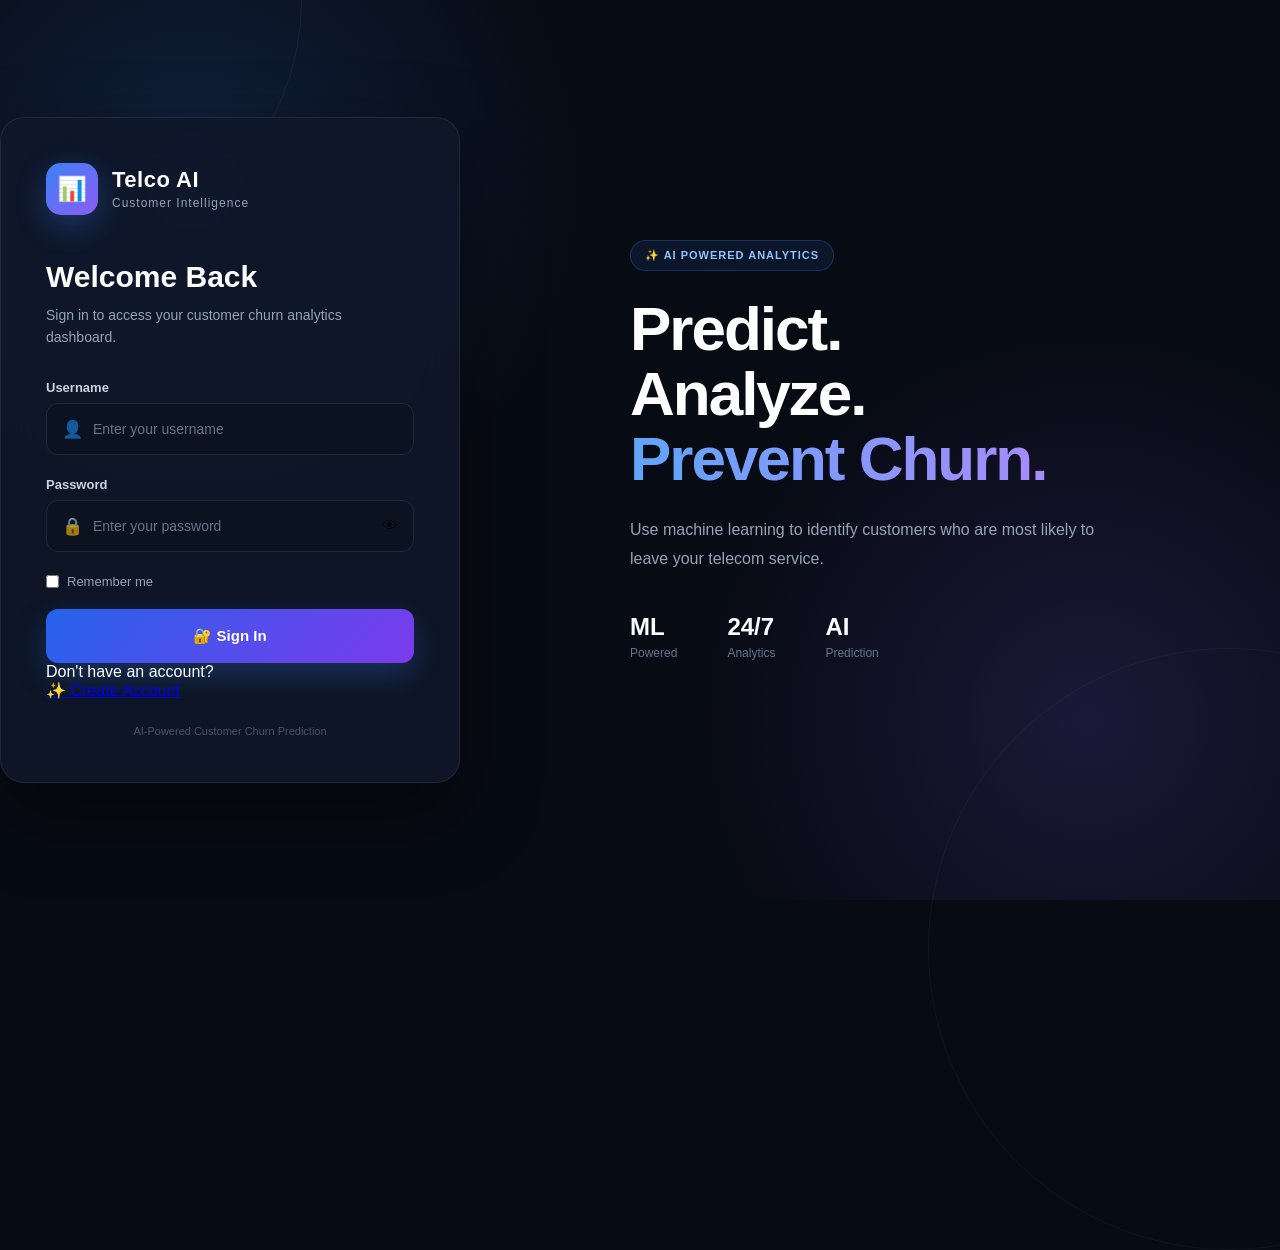
==== frontend/index.html @ 20d33c2f "Initial Telco Customer Churn Prediction project" ====
<!DOCTYPE html>
<html lang="en">

<head>
    <meta charset="UTF-8">
    <meta name="viewport" content="width=device-width, initial-scale=1.0">

    <title>Telco AI - Customer Churn Prediction</title>

    <link rel="stylesheet" href="style.css">
</head>

<body class="login-page">

    <div class="login-background">

        <div class="login-card">

            <!-- Logo -->
            <div class="brand">

                <div class="brand-icon">
                    📊
                </div>

                <div>
                    <h1>Telco AI</h1>
                    <p>Customer Intelligence</p>
                </div>

            </div>


            <!-- Welcome -->
            <div class="login-heading">

                <h2>Welcome Back</h2>

                <p>
                    Sign in to access your customer churn analytics dashboard.
                </p>

            </div>


            <!-- Login Form -->
            <form id="loginForm">

                <div class="input-group">

                    <label for="username">
                        Username
                    </label>

                    <div class="input-wrapper">

                        <span>👤</span>

                        <input
                            type="text"
                            id="username"
                            placeholder="Enter your username"
                            required
                        >

                    </div>

                </div>


                <div class="input-group">

                    <label for="password">
                        Password
                    </label>

                    <div class="input-wrapper">

                        <span>🔒</span>

                        <input
                            type="password"
                            id="password"
                            placeholder="Enter your password"
                            required
                        >

                        <button
                            type="button"
                            id="togglePassword"
                            class="password-toggle"
                        >
                            👁
                        </button>

                    </div>

                </div>


                <div class="login-options">

                    <label>

                        <input
                            type="checkbox"
                            id="rememberMe"
                        >

                        Remember me

                    </label>

                </div>


                <!-- Login Error -->
                <div
                    id="loginError"
                    class="login-error hidden"
                >
                </div>


                <!-- Login Button -->
                <button
                    type="submit"
                    class="login-button"
                    id="loginButton"
                >

                    <span id="loginButtonText">
                        🔐 Sign In
                    </span>

                </button>

            </form>


            <!-- Create Account -->
            <div class="register-section">

                <p>
                    Don't have an account?
                </p>

                <a
                    href="register.html"
                    class="register-button"
                >
                    ✨ Create Account
                </a>

            </div>


            <!-- Footer -->
            <div class="login-footer">

                <span>
                    AI-Powered Customer Churn Prediction
                </span>

            </div>

        </div>


        <!-- Decorative Information -->
        <div class="login-info">

            <div class="info-content">

                <span class="ai-badge">
                    ✨ AI POWERED ANALYTICS
                </span>

                <h2>
                    Predict.
                    <br>
                    Analyze.
                    <br>
                    <span>Prevent Churn.</span>
                </h2>

                <p>
                    Use machine learning to identify customers
                    who are most likely to leave your telecom service.
                </p>

                <div class="info-stats">

                    <div>
                        <strong>ML</strong>
                        <span>Powered</span>
                    </div>

                    <div>
                        <strong>24/7</strong>
                        <span>Analytics</span>
                    </div>

                    <div>
                        <strong>AI</strong>
                        <span>Prediction</span>
                    </div>

                </div>

            </div>

        </div>

    </div>


    <script src="script.js"></script>

</body>

</html>
---- frontend/style.css ----
/* ==========================================
   GLOBAL
========================================== */

* {
    margin: 0;
    padding: 0;
    box-sizing: border-box;
}

body {
    font-family: "Segoe UI", Arial, sans-serif;
    min-height: 100vh;
}


/* ==========================================
   LOGIN PAGE
========================================== */

.login-page {
    min-height: 100vh;
    background: #070b14;
    color: white;
    overflow: hidden;
}


/* ==========================================
   BACKGROUND
========================================== */

.login-background {
    min-height: 100vh;
    display: flex;
    position: relative;

    background:
        radial-gradient(
            circle at 15% 20%,
            rgba(59, 130, 246, 0.18),
            transparent 30%
        ),
        radial-gradient(
            circle at 85% 80%,
            rgba(139, 92, 246, 0.16),
            transparent 30%
        ),
        #070b14;
}


/* ==========================================
   DECORATIVE CIRCLES
========================================== */

.login-background::before {
    content: "";
    position: absolute;

    width: 500px;
    height: 500px;

    border-radius: 50%;

    border: 1px solid rgba(255, 255, 255, 0.05);

    top: -250px;
    left: -200px;
}

.login-background::after {
    content: "";
    position: absolute;

    width: 600px;
    height: 600px;

    border-radius: 50%;

    border: 1px solid rgba(255, 255, 255, 0.04);

    bottom: -350px;
    right: -250px;
}


/* ==========================================
   LOGIN CARD AREA
========================================== */

.login-card {
    width: 460px;

    min-height: 600px;

    margin: auto;
    padding: 45px;

    background: rgba(15, 23, 42, 0.88);

    border: 1px solid rgba(255, 255, 255, 0.08);

    border-radius: 24px;

    box-shadow:
        0 30px 80px rgba(0, 0, 0, 0.45);

    backdrop-filter: blur(20px);

    position: relative;

    z-index: 2;

    animation: slideUp 0.7s ease;
}


/* ==========================================
   BRAND
========================================== */

.brand {
    display: flex;
    align-items: center;
    gap: 14px;

    margin-bottom: 45px;
}

.brand-icon {
    width: 52px;
    height: 52px;

    display: flex;
    align-items: center;
    justify-content: center;

    border-radius: 15px;

    font-size: 24px;

    background: linear-gradient(
        135deg,
        #3b82f6,
        #8b5cf6
    );

    box-shadow:
        0 10px 30px rgba(59, 130, 246, 0.3);
}

.brand h1 {
    font-size: 22px;
    letter-spacing: 0.5px;
}

.brand p {
    margin-top: 3px;

    font-size: 12px;

    color: #94a3b8;

    letter-spacing: 1px;
}


/* ==========================================
   LOGIN HEADING
========================================== */

.login-heading {
    margin-bottom: 32px;
}

.login-heading h2 {
    font-size: 30px;

    margin-bottom: 10px;
}

.login-heading p {
    font-size: 14px;

    line-height: 1.6;

    color: #94a3b8;
}


/* ==========================================
   INPUT GROUP
========================================== */

.input-group {
    margin-bottom: 22px;
}

.input-group label {
    display: block;

    margin-bottom: 8px;

    font-size: 13px;

    font-weight: 600;

    color: #cbd5e1;
}


/* ==========================================
   INPUT WRAPPER
========================================== */

.input-wrapper {
    height: 52px;

    display: flex;
    align-items: center;

    padding: 0 15px;

    gap: 10px;

    border-radius: 12px;

    background: #0b1220;

    border: 1px solid #1e293b;

    transition: 0.3s;
}

.input-wrapper:focus-within {
    border-color: #3b82f6;

    box-shadow:
        0 0 0 3px rgba(59, 130, 246, 0.1);
}

.input-wrapper span {
    font-size: 17px;

    opacity: 0.7;
}

.input-wrapper input {
    width: 100%;

    border: none;
    outline: none;

    background: transparent;

    color: white;

    font-size: 14px;
}

.input-wrapper input::placeholder {
    color: #64748b;
}


/* ==========================================
   PASSWORD BUTTON
========================================== */

.password-toggle {
    border: none;

    background: transparent;

    cursor: pointer;

    font-size: 16px;

    opacity: 0.7;

    transition: 0.2s;
}

.password-toggle:hover {
    opacity: 1;
}


/* ==========================================
   LOGIN OPTIONS
========================================== */

.login-options {
    display: flex;
    justify-content: space-between;

    margin: 5px 0 20px;

    color: #94a3b8;

    font-size: 13px;
}

.login-options label {
    display: flex;
    align-items: center;
    gap: 8px;

    cursor: pointer;
}

.login-options input {
    accent-color: #3b82f6;
}


/* ==========================================
   LOGIN ERROR
========================================== */

.login-error {
    padding: 12px;

    margin-bottom: 18px;

    border-radius: 10px;

    background: rgba(239, 68, 68, 0.1);

    border: 1px solid rgba(239, 68, 68, 0.25);

    color: #fca5a5;

    font-size: 13px;

    text-align: center;
}

.hidden {
    display: none !important;
}


/* ==========================================
   LOGIN BUTTON
========================================== */

.login-button {
    width: 100%;

    height: 54px;

    border: none;

    border-radius: 12px;

    cursor: pointer;

    color: white;

    font-size: 15px;

    font-weight: 700;

    background: linear-gradient(
        135deg,
        #2563eb,
        #7c3aed
    );

    box-shadow:
        0 12px 30px rgba(59, 130, 246, 0.25);

    transition: 0.3s;
}

.login-button:hover {
    transform: translateY(-2px);

    box-shadow:
        0 16px 35px rgba(59, 130, 246, 0.35);
}

.login-button:active {
    transform: translateY(0);
}


/* ==========================================
   DEMO LOGIN
========================================== */

.demo-login {
    margin-top: 25px;

    padding: 15px;

    border-radius: 12px;

    background: rgba(255, 255, 255, 0.03);

    border: 1px solid rgba(255, 255, 255, 0.05);

    text-align: center;
}

.demo-login > p {
    font-size: 11px;

    color: #64748b;

    margin-bottom: 8px;

    text-transform: uppercase;

    letter-spacing: 1px;
}

.demo-details {
    display: flex;

    justify-content: center;

    gap: 15px;

    flex-wrap: wrap;

    font-size: 12px;

    color: #94a3b8;
}

.demo-details strong {
    color: #e2e8f0;
}


/* ==========================================
   FOOTER
========================================== */

.login-footer {
    text-align: center;

    margin-top: 25px;

    font-size: 11px;

    color: #475569;
}


/* ==========================================
   RIGHT INFORMATION PANEL
========================================== */

.login-info {
    flex: 1;

    display: flex;

    align-items: center;

    justify-content: center;

    padding: 60px;

    position: relative;

    z-index: 1;
}

.info-content {
    max-width: 560px;

    animation: fadeIn 1s ease;
}


/* ==========================================
   AI BADGE
========================================== */

.ai-badge {
    display: inline-block;

    padding: 8px 14px;

    border-radius: 50px;

    background: rgba(59, 130, 246, 0.1);

    border: 1px solid rgba(59, 130, 246, 0.25);

    color: #93c5fd;

    font-size: 11px;

    font-weight: 700;

    letter-spacing: 1px;

    margin-bottom: 25px;
}


/* ==========================================
   INFO HEADING
========================================== */

.info-content h2 {
    font-size: 62px;

    line-height: 1.05;

    letter-spacing: -2px;

    margin-bottom: 25px;
}

.info-content h2 span {
    background: linear-gradient(
        90deg,
        #60a5fa,
        #a78bfa
    );

    -webkit-background-clip: text;

    -webkit-text-fill-color: transparent;
}


/* ==========================================
   INFO DESCRIPTION
========================================== */

.info-content > p {
    max-width: 480px;

    color: #94a3b8;

    font-size: 16px;

    line-height: 1.8;

    margin-bottom: 40px;
}


/* ==========================================
   INFO STATS
========================================== */

.info-stats {
    display: flex;

    gap: 50px;
}

.info-stats div {
    display: flex;

    flex-direction: column;

    gap: 5px;
}

.info-stats strong {
    font-size: 24px;
}

.info-stats span {
    color: #64748b;

    font-size: 12px;
}


/* ==========================================
   ANIMATIONS
========================================== */

@keyframes slideUp {

    from {
        opacity: 0;

        transform:
            translateY(30px);
    }

    to {
        opacity: 1;

        transform:
            translateY(0);
    }
}

@keyframes fadeIn {

    from {
        opacity: 0;

        transform:
            translateX(30px);
    }

    to {
        opacity: 1;

        transform:
            translateX(0);
    }
}


/* ==========================================
   RESPONSIVE
========================================== */

@media (max-width: 1000px) {

    .login-info {
        display: none;
    }

    .login-card {
        width: 90%;
        max-width: 460px;
    }
}


@media (max-width: 500px) {

    .login-card {
        padding: 30px 25px;

        min-height: auto;

        margin: 20px auto;
    }

    .login-heading h2 {
        font-size: 26px;
    }

    .brand {
        margin-bottom: 35px;
    }
}
/* ==========================================
   DASHBOARD PAGE
========================================== */

.dashboard-page {
    background: #070b14;
    color: #e2e8f0;
    min-height: 100vh;
}


/* ==========================================
   DASHBOARD LAYOUT
========================================== */

.dashboard-layout {
    display: flex;
    min-height: 100vh;
}


/* ==========================================
   SIDEBAR
========================================== */

.sidebar {
    width: 250px;
    min-height: 100vh;

    background: #0b1220;

    border-right: 1px solid #1e293b;

    display: flex;
    flex-direction: column;

    position: fixed;
    left: 0;
    top: 0;
    bottom: 0;

    z-index: 10;
}


/* ==========================================
   SIDEBAR BRAND
========================================== */

.sidebar-brand {
    display: flex;
    align-items: center;

    gap: 12px;

    padding: 28px 22px;

    border-bottom: 1px solid #1e293b;
}

.sidebar-brand .brand-icon {
    width: 44px;
    height: 44px;

    display: flex;
    align-items: center;
    justify-content: center;

    border-radius: 12px;

    background: linear-gradient(
        135deg,
        #2563eb,
        #7c3aed
    );

    font-size: 20px;
}

.sidebar-brand h2 {
    font-size: 18px;
}

.sidebar-brand p {
    font-size: 10px;

    color: #64748b;

    margin-top: 3px;
}


/* ==========================================
   NAVIGATION
========================================== */

.sidebar-nav {
    padding: 25px 14px;

    flex: 1;
}

.nav-title {
    font-size: 10px;

    color: #475569;

    letter-spacing: 1.5px;

    font-weight: 700;

    padding: 0 12px;

    margin-bottom: 10px;
}

.nav-title-space {
    margin-top: 30px;
}

.nav-item {
    display: flex;
    align-items: center;

    gap: 13px;

    padding: 13px 14px;

    margin-bottom: 5px;

    border-radius: 10px;

    color: #94a3b8;

    text-decoration: none;

    font-size: 13px;

    transition: 0.25s;
}

.nav-item span {
    width: 22px;

    text-align: center;

    font-size: 16px;
}

.nav-item:hover {
    background: rgba(59, 130, 246, 0.08);

    color: #e2e8f0;
}

.nav-item.active {
    background: linear-gradient(
        90deg,
        rgba(37, 99, 235, 0.2),
        rgba(124, 58, 237, 0.08)
    );

    color: #60a5fa;

    border-left: 3px solid #3b82f6;
}


/* ==========================================
   SIDEBAR STATUS
========================================== */

.sidebar-bottom {
    padding: 18px;

    border-top: 1px solid #1e293b;
}

.ai-status {
    display: flex;

    align-items: center;

    gap: 10px;

    padding: 12px;

    border-radius: 10px;

    background: rgba(34, 197, 94, 0.06);

    border: 1px solid rgba(34, 197, 94, 0.12);
}

.status-dot {
    width: 8px;
    height: 8px;

    border-radius: 50%;

    background: #22c55e;

    box-shadow:
        0 0 10px rgba(34, 197, 94, 0.7);
}

.ai-status strong {
    display: block;

    font-size: 11px;

    color: #86efac;
}

.ai-status small {
    display: block;

    margin-top: 3px;

    font-size: 9px;

    color: #64748b;
}


/* ==========================================
   MAIN CONTENT
========================================== */

.main-content {
    margin-left: 250px;

    width: calc(100% - 250px);

    min-height: 100vh;

    padding: 0 35px 40px;
}


/* ==========================================
   TOPBAR
========================================== */

.topbar {
    min-height: 90px;

    display: flex;

    align-items: center;

    justify-content: space-between;

    border-bottom: 1px solid #1e293b;
}

.breadcrumb {
    font-size: 9px;

    color: #64748b;

    letter-spacing: 1.5px;

    margin-bottom: 6px;
}

.topbar h1 {
    font-size: 22px;

    color: #f8fafc;
}

.topbar-right {
    display: flex;

    align-items: center;

    gap: 20px;
}

.notification {
    width: 38px;
    height: 38px;

    display: flex;
    align-items: center;
    justify-content: center;

    border-radius: 10px;

    background: #0f172a;

    border: 1px solid #1e293b;

    cursor: pointer;
}

.user-profile {
    display: flex;

    align-items: center;

    gap: 10px;
}

.user-avatar {
    width: 38px;
    height: 38px;

    display: flex;
    align-items: center;
    justify-content: center;

    border-radius: 50%;

    background: linear-gradient(
        135deg,
        #2563eb,
        #7c3aed
    );

    font-weight: 700;
}

.user-details strong {
    display: block;

    font-size: 12px;
}

.user-details span {
    display: block;

    font-size: 10px;

    color: #64748b;

    margin-top: 3px;
}


/* ==========================================
   WELCOME SECTION
========================================== */

.welcome-section {
    display: flex;

    align-items: center;

    justify-content: space-between;

    padding: 32px 0;
}

.welcome-section h2 {
    font-size: 25px;

    margin-bottom: 7px;
}

.welcome-section h2 span {
    color: #60a5fa;
}

.welcome-section p {
    color: #64748b;

    font-size: 13px;
}

.primary-action {
    display: inline-flex;

    align-items: center;

    gap: 8px;

    padding: 13px 18px;

    border-radius: 10px;

    background: linear-gradient(
        135deg,
        #2563eb,
        #7c3aed
    );

    color: white;

    text-decoration: none;

    font-size: 12px;

    font-weight: 700;

    box-shadow:
        0 10px 25px rgba(37, 99, 235, 0.2);

    transition: 0.25s;
}

.primary-action:hover {
    transform: translateY(-2px);
}


/* ==========================================
   STATISTICS
========================================== */

.stats-grid {
    display: grid;

    grid-template-columns:
        repeat(4, 1fr);

    gap: 16px;

    margin-bottom: 20px;
}

.stat-card {
    background: #0b1220;

    border: 1px solid #1e293b;

    border-radius: 15px;

    padding: 20px;

    transition: 0.25s;
}

.stat-card:hover {
    transform: translateY(-3px);

    border-color: #334155;
}

.stat-card-top {
    display: flex;

    align-items: center;

    justify-content: space-between;

    margin-bottom: 16px;
}

.stat-icon {
    width: 40px;
    height: 40px;

    display: flex;
    align-items: center;
    justify-content: center;

    border-radius: 10px;

    font-size: 18px;
}

.stat-icon.blue {
    background: rgba(59, 130, 246, 0.12);
}

.stat-icon.red {
    background: rgba(239, 68, 68, 0.12);
}

.stat-icon.green {
    background: rgba(34, 197, 94, 0.12);
}

.stat-icon.purple {
    background: rgba(139, 92, 246, 0.12);
}

.stat-label {
    font-size: 8px;

    color: #64748b;

    letter-spacing: 1px;

    font-weight: 700;
}

.stat-card h3 {
    font-size: 27px;

    margin-bottom: 4px;

    color: #f8fafc;
}

.stat-card > p {
    font-size: 11px;

    color: #64748b;
}

.stat-footer {
    margin-top: 15px;

    padding-top: 12px;

    border-top: 1px solid #172033;

    font-size: 10px;
}

.positive {
    color: #4ade80;
}

.negative {
    color: #f87171;
}

.warning {
    color: #fbbf24;
}


/* ==========================================
   DASHBOARD CARDS
========================================== */

.dashboard-grid {
    display: grid;

    grid-template-columns:
        repeat(2, 1fr);

    gap: 18px;
}

.dashboard-card {
    background: #0b1220;

    border: 1px solid #1e293b;

    border-radius: 15px;

    padding: 22px;

    min-height: 320px;
}

.large-card {
    min-height: 360px;
}

.card-header {
    display: flex;

    justify-content: space-between;

    align-items: flex-start;

    margin-bottom: 20px;
}

.card-header h3 {
    font-size: 14px;

    margin-bottom: 5px;
}

.card-header p {
    font-size: 10px;

    color: #64748b;
}

.card-menu {
    color: #64748b;

    cursor: pointer;

    font-size: 18px;
}


/* ==========================================
   CHART
========================================== */

.chart-container {
    position: relative;

    height: 245px;
}

.doughnut-container {
    height: 270px;
}


/* ==========================================
   QUICK SECTION
========================================== */

.quick-section {
    margin-top: 18px;
}

.quick-section .dashboard-card {
    min-height: auto;
}

.quick-actions {
    display: grid;

    grid-template-columns:
        repeat(3, 1fr);

    gap: 12px;
}

.quick-actions a {
    display: flex;

    align-items: center;

    gap: 12px;

    padding: 15px;

    border-radius: 11px;

    background: #0f172a;

    border: 1px solid #1e293b;

    text-decoration: none;

    color: #e2e8f0;

    transition: 0.25s;
}

.quick-actions a:hover {
    border-color: #3b82f6;

    transform: translateY(-2px);
}

.quick-actions a > span {
    font-size: 20px;
}

.quick-actions a div {
    flex: 1;
}

.quick-actions strong {
    display: block;

    font-size: 11px;
}

.quick-actions small {
    display: block;

    margin-top: 4px;

    font-size: 9px;

    color: #64748b;
}

.quick-actions b {
    color: #64748b;
}


/* ==========================================
   RESPONSIVE
========================================== */

@media (max-width: 1100px) {

    .stats-grid {
        grid-template-columns:
            repeat(2, 1fr);
    }

    .dashboard-grid {
        grid-template-columns: 1fr;
    }

    .quick-actions {
        grid-template-columns: 1fr;
    }
}


@media (max-width: 750px) {

    .sidebar {
        width: 70px;
    }

    .sidebar-brand {
        justify-content: center;

        padding: 20px 10px;
    }

    .sidebar-brand > div:last-child {
        display: none;
    }

    .nav-item {
        justify-content: center;

        padding: 13px 5px;
    }

    .nav-item span {
        margin: 0;
    }

    .nav-item {
        font-size: 0;
    }

    .nav-title,
    .sidebar-bottom {
        display: none;
    }

    .main-content {
        margin-left: 70px;

        width: calc(100% - 70px);

        padding: 0 18px 30px;
    }

    .welcome-section {
        flex-direction: column;

        align-items: flex-start;

        gap: 20px;
    }

    .stats-grid {
        grid-template-columns: 1fr;
    }

    .topbar h1 {
        font-size: 17px;
    }

    .user-details {
        display: none;
    }
}
/* ==========================================
   FIX MODEL PERFORMANCE GRAPH SIZE
========================================== */

.model-image-container {
    width: 100% !important;
    height: 330px !important;
    max-height: 330px !important;
    overflow: hidden !important;

    display: flex !important;
    justify-content: center !important;
    align-items: center !important;

    padding: 10px !important;
    box-sizing: border-box !important;
}


/* Fix oversized graph images */

.model-image-container .performance-image {
    width: auto !important;
    height: auto !important;

    max-width: 90% !important;
    max-height: 300px !important;

    object-fit: contain !important;

    display: block !important;
}


/* Model comparison gets a little more space */

.model-image-container img {
    max-width: 90% !important;
    max-height: 300px !important;
    width: auto !important;
    height: auto !important;
}


/* Prevent the performance page from creating
   horizontal scrolling */

.dashboard-page {
    overflow-x: hidden !important;
}


/* Keep performance cards compact */

.dashboard-page .dashboard-card {
    box-sizing: border-box !important;
    overflow: hidden !important;
}


/* Two image cards */

.dashboard-page .dashboard-grid .dashboard-card {
    min-width: 0 !important;
}


/* Smaller comparison section */

.dashboard-page .model-image-container {
    margin-top: 5px !important;
}


/* Mobile */

@media (max-width: 900px) {

    .model-image-container {
        height: 280px !important;
        max-height: 280px !important;
    }

    .model-image-container img {
        max-height: 250px !important;
        max-width: 95% !important;
    }

}
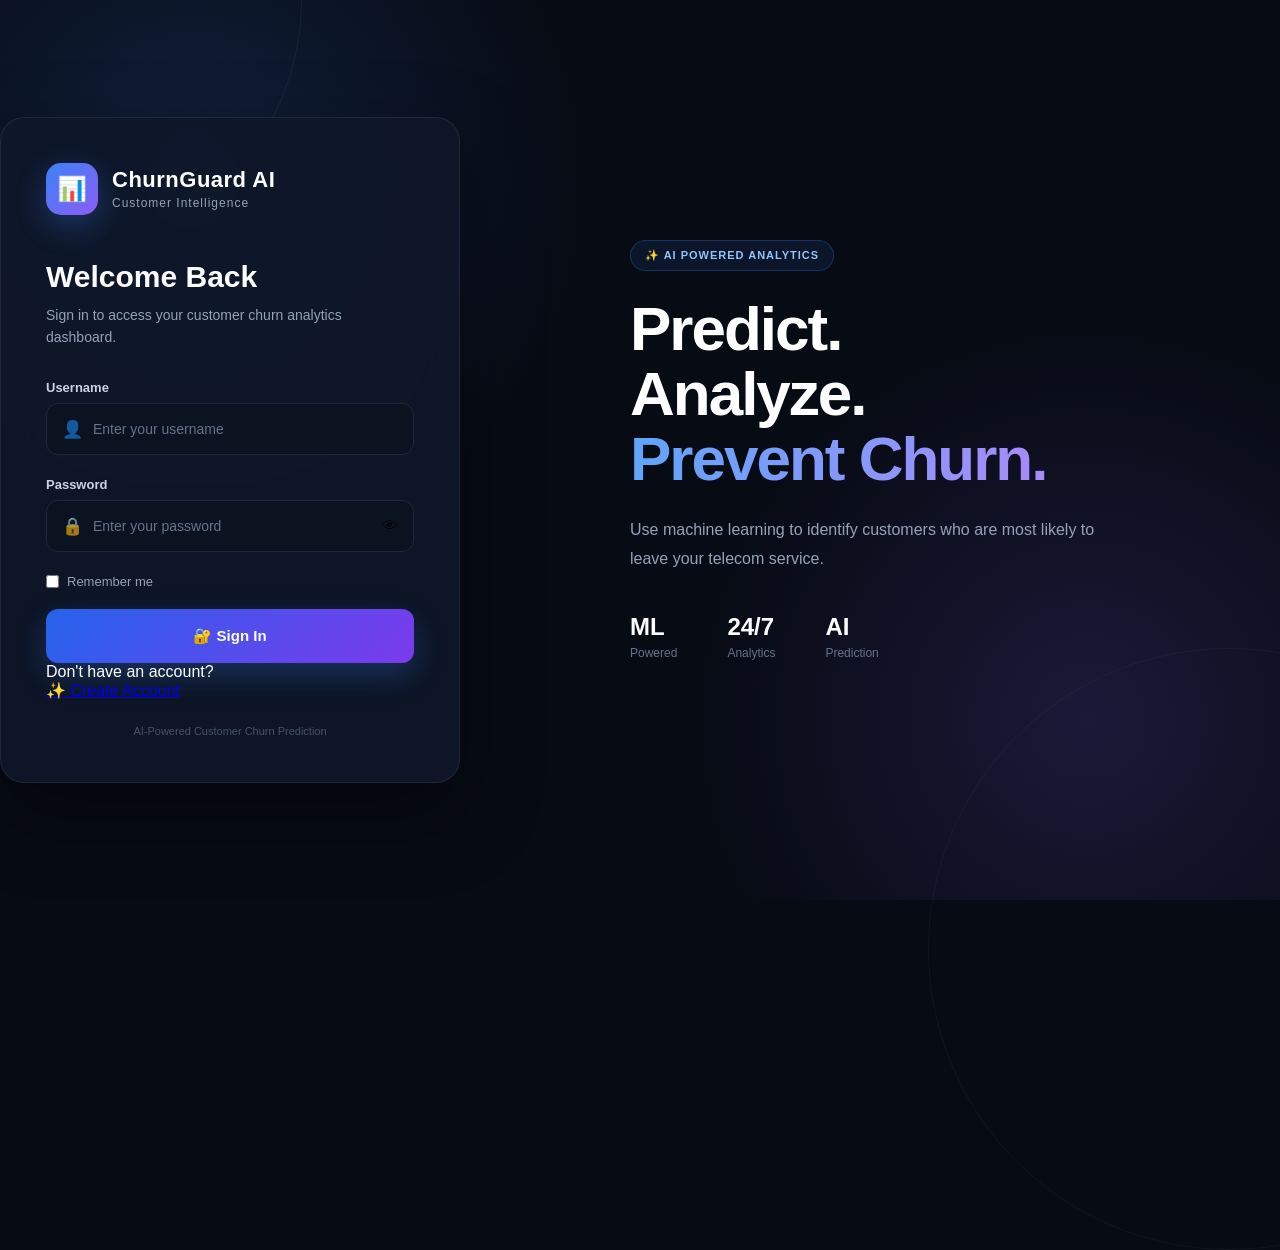
==== commit 45a93e5d: "Update project for deployment" ====
--- a/frontend/index.html
+++ b/frontend/index.html
@@ -5,7 +5,7 @@
     <meta charset="UTF-8">
     <meta name="viewport" content="width=device-width, initial-scale=1.0">
 
-    <title>Telco AI - Customer Churn Prediction</title>
+    <title>ChurnGuard AI - Customer Churn Prediction</title>
 
     <link rel="stylesheet" href="style.css">
 </head>
@@ -24,7 +24,7 @@
                 </div>
 
                 <div>
-                    <h1>Telco AI</h1>
+                    <h1>ChurnGuard AI</h1>
                     <p>Customer Intelligence</p>
                 </div>
 
--- a/frontend/style.css
+++ b/frontend/style.css
@@ -1503,4 +1503,88 @@
         max-width: 95% !important;
     }
 
+}
+/* ==========================================
+   SETTINGS PAGE
+========================================== */
+
+.settings-info {
+    display: flex;
+    flex-direction: column;
+    gap: 18px;
+}
+
+.settings-row {
+    display: flex;
+    align-items: center;
+    justify-content: space-between;
+    gap: 30px;
+
+    padding: 18px 20px;
+
+    border: 1px solid rgba(255, 255, 255, 0.08);
+
+    border-radius: 12px;
+
+    background: rgba(255, 255, 255, 0.02);
+}
+
+.settings-row strong {
+    display: block;
+
+    font-size: 15px;
+
+    margin-bottom: 5px;
+}
+
+.settings-row p {
+    margin: 0;
+
+    font-size: 13px;
+
+    color: #7f8ba8;
+}
+
+.settings-row > span {
+    font-size: 14px;
+
+    color: #dbe4ff;
+
+    white-space: nowrap;
+}
+
+.status-success {
+    color: #32d583 !important;
+
+    font-weight: 600;
+}
+
+
+/* Settings logout button */
+
+#logoutButton {
+    width: 280px;
+
+    border: none;
+
+    cursor: pointer;
+
+    margin-top: 10px;
+}
+
+
+/* Mobile */
+
+@media (max-width: 768px) {
+
+    .settings-row {
+        flex-direction: column;
+
+        align-items: flex-start;
+    }
+
+    #logoutButton {
+        width: 100%;
+    }
+
 }
